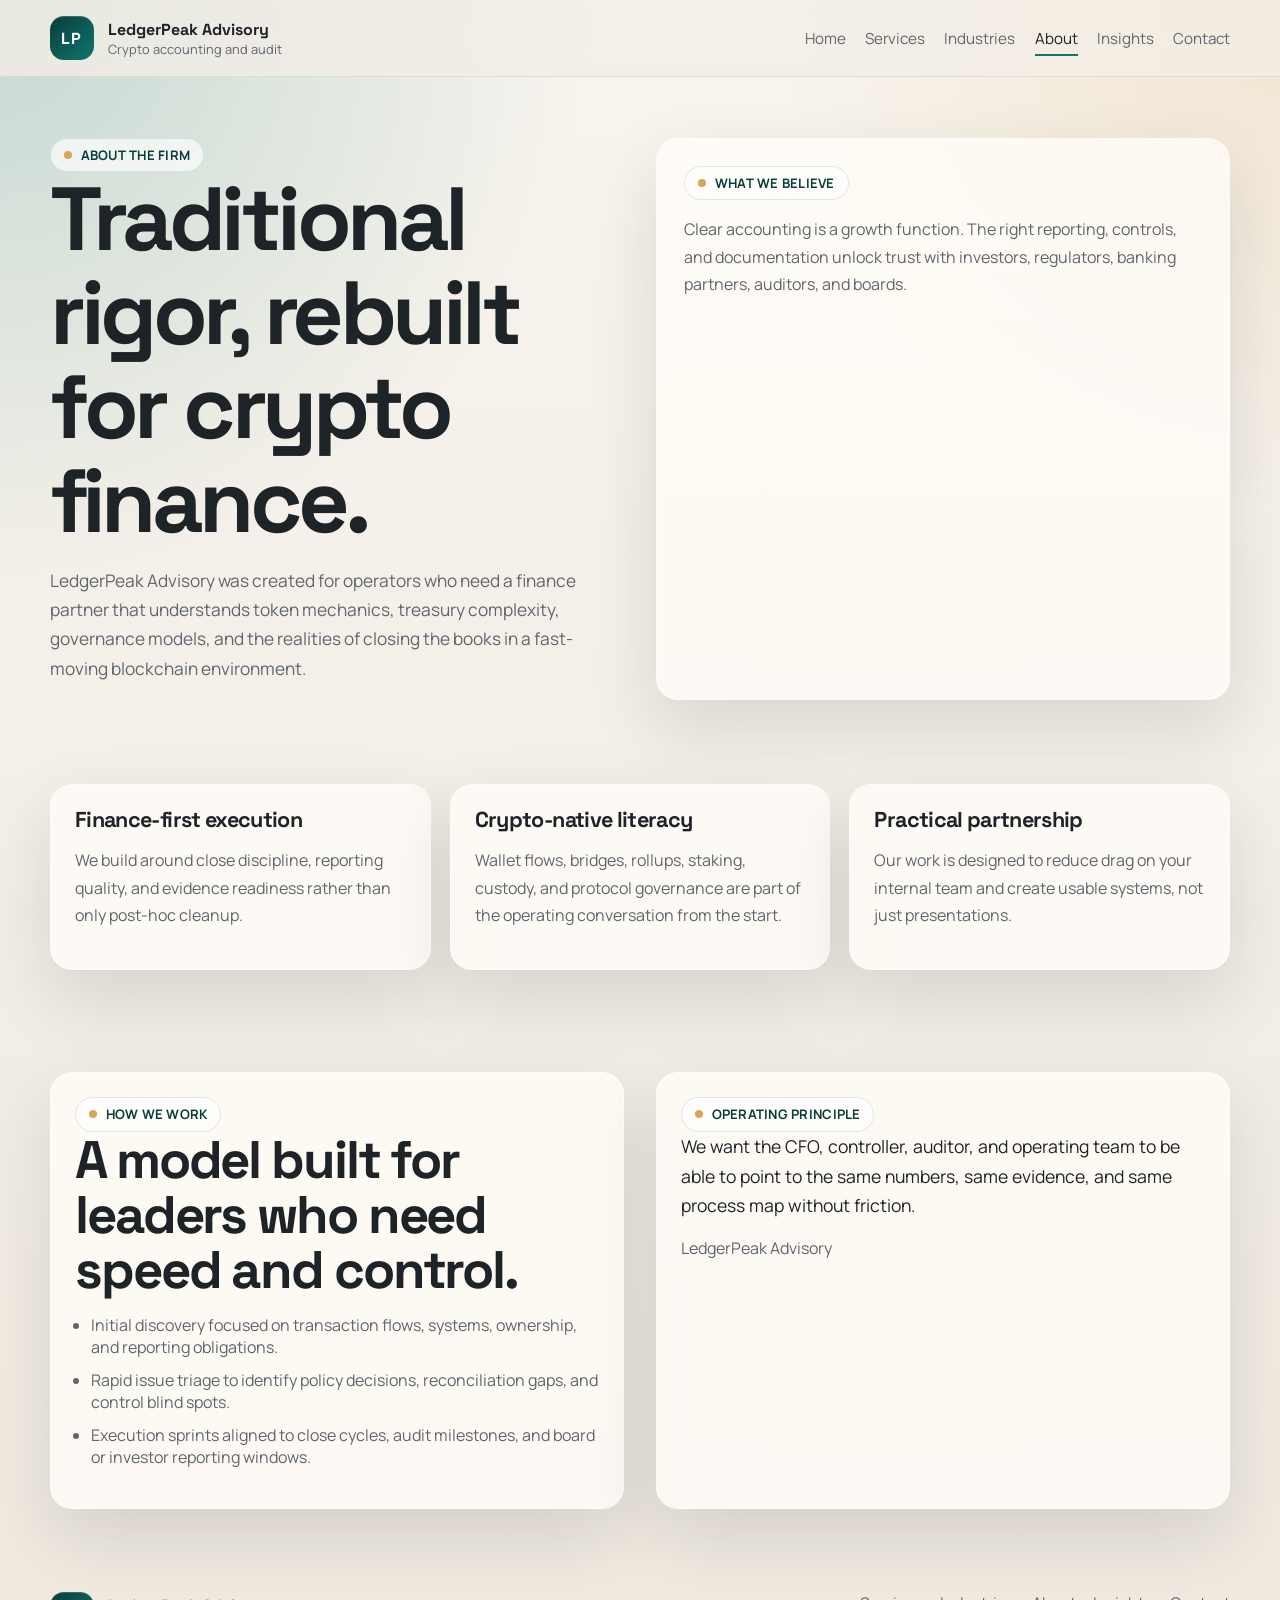
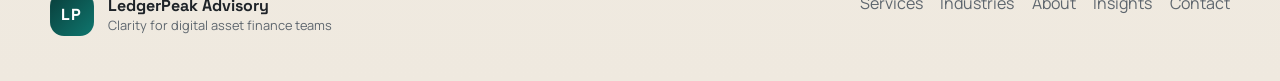
==== about.html @ 78f0bd83 "Add files via upload" ====
<!DOCTYPE html>
<html lang="en">
<head>
  <meta charset="UTF-8">
  <meta name="viewport" content="width=device-width, initial-scale=1.0">
  <title>About | LedgerPeak Advisory</title>
  <meta name="description" content="Meet LedgerPeak Advisory, a crypto-native accounting and audit firm for blockchain companies.">
  <link rel="preconnect" href="https://fonts.googleapis.com">
  <link rel="preconnect" href="https://fonts.gstatic.com" crossorigin>
  <link href="https://fonts.googleapis.com/css2?family=Manrope:wght@400;500;600;700;800&family=Space+Grotesk:wght@500;700&display=swap" rel="stylesheet">
  <link rel="stylesheet" href="styles.css">
</head>
<body>
  <div class="page-shell">
    <header class="site-header">
      <div class="nav-wrap">
        <a class="brand" href="index.html">
          <span class="brand-mark">LP</span>
          <span class="brand-text">
            <strong>LedgerPeak Advisory</strong>
            <span>Crypto accounting and audit</span>
          </span>
        </a>
        <button class="nav-toggle" type="button" aria-label="Open navigation" aria-expanded="false" data-nav-toggle>
          <span></span>
          <span></span>
          <span></span>
        </button>
        <nav class="nav-links" data-nav-menu>
          <a href="index.html">Home</a>
          <a href="services.html">Services</a>
          <a href="industries.html">Industries</a>
          <a class="active" href="about.html">About</a>
          <a href="insights.html">Insights</a>
          <a href="contact.html">Contact</a>
        </nav>
      </div>
    </header>

    <main>
      <section class="page-hero">
        <div class="container story-grid">
          <div class="hero-copy fade-up">
            <span class="eyebrow">About the firm</span>
            <h1>Traditional rigor, rebuilt for crypto finance.</h1>
            <p>LedgerPeak Advisory was created for operators who need a finance partner that understands token mechanics, treasury complexity, governance models, and the realities of closing the books in a fast-moving blockchain environment.</p>
          </div>
          <div class="glass-card section-panel fade-up">
            <span class="eyebrow">What we believe</span>
            <p>Clear accounting is a growth function. The right reporting, controls, and documentation unlock trust with investors, regulators, banking partners, auditors, and boards.</p>
          </div>
        </div>
      </section>

      <section>
        <div class="container cards-3">
          <article class="team-card fade-up">
            <h3>Finance-first execution</h3>
            <p>We build around close discipline, reporting quality, and evidence readiness rather than only post-hoc cleanup.</p>
          </article>
          <article class="team-card fade-up">
            <h3>Crypto-native literacy</h3>
            <p>Wallet flows, bridges, rollups, staking, custody, and protocol governance are part of the operating conversation from the start.</p>
          </article>
          <article class="team-card fade-up">
            <h3>Practical partnership</h3>
            <p>Our work is designed to reduce drag on your internal team and create usable systems, not just presentations.</p>
          </article>
        </div>
      </section>

      <section>
        <div class="container split-grid">
          <div class="detail-card fade-up">
            <span class="eyebrow">How we work</span>
            <h2>A model built for leaders who need speed and control.</h2>
            <ul>
              <li>Initial discovery focused on transaction flows, systems, ownership, and reporting obligations.</li>
              <li>Rapid issue triage to identify policy decisions, reconciliation gaps, and control blind spots.</li>
              <li>Execution sprints aligned to close cycles, audit milestones, and board or investor reporting windows.</li>
            </ul>
          </div>
          <div class="quote-card fade-up">
            <span class="eyebrow">Operating principle</span>
            <blockquote>We want the CFO, controller, auditor, and operating team to be able to point to the same numbers, same evidence, and same process map without friction.</blockquote>
            <cite>LedgerPeak Advisory</cite>
          </div>
        </div>
      </section>
    </main>

    <footer class="site-footer">
      <div class="container footer-grid">
        <div>
          <a class="brand" href="index.html">
            <span class="brand-mark">LP</span>
            <span class="brand-text">
              <strong>LedgerPeak Advisory</strong>
              <span>Clarity for digital asset finance teams</span>
            </span>
          </a>
        </div>
        <div class="footer-links">
          <a href="services.html">Services</a>
          <a href="industries.html">Industries</a>
          <a href="about.html">About</a>
          <a href="insights.html">Insights</a>
          <a href="contact.html">Contact</a>
        </div>
      </div>
    </footer>
  </div>
  <script src="script.js"></script>
</body>
</html>
---- styles.css ----
:root {
  --bg: #f3eee6;
  --surface: rgba(255, 252, 247, 0.82);
  --surface-strong: #fffaf3;
  --text: #1e2328;
  --muted: #5e666e;
  --line: rgba(30, 35, 40, 0.1);
  --brand: #0f766e;
  --brand-deep: #093d3a;
  --accent: #d6a756;
  --accent-soft: rgba(214, 167, 86, 0.16);
  --success: #146c43;
  --danger: #ab2d2d;
  --shadow: 0 28px 70px rgba(16, 24, 40, 0.12);
  --radius-xl: 32px;
  --radius-lg: 22px;
  --radius-md: 16px;
  --radius-sm: 12px;
  --max-width: 1180px;
}

* {
  box-sizing: border-box;
}

html {
  scroll-behavior: smooth;
}

body {
  margin: 0;
  font-family: "Manrope", sans-serif;
  background:
    radial-gradient(circle at top left, rgba(15, 118, 110, 0.22), transparent 28%),
    radial-gradient(circle at top right, rgba(214, 167, 86, 0.18), transparent 24%),
    linear-gradient(180deg, #f8f4ee 0%, #f3eee6 52%, #efe9df 100%);
  color: var(--text);
}

img {
  max-width: 100%;
  display: block;
}

a {
  color: inherit;
  text-decoration: none;
}

p {
  color: var(--muted);
  line-height: 1.7;
}

.page-shell {
  min-height: 100vh;
}

.site-header {
  position: sticky;
  top: 0;
  z-index: 20;
  backdrop-filter: blur(18px);
  background: rgba(243, 238, 230, 0.78);
  border-bottom: 1px solid rgba(30, 35, 40, 0.08);
}

.nav-wrap,
.container {
  width: min(var(--max-width), calc(100% - 2rem));
  margin: 0 auto;
}

.nav-wrap {
  display: flex;
  align-items: center;
  justify-content: space-between;
  gap: 1.5rem;
  padding: 1rem 0;
}

.brand {
  display: inline-flex;
  align-items: center;
  gap: 0.9rem;
}

.brand-mark {
  width: 44px;
  height: 44px;
  border-radius: 14px;
  display: grid;
  place-items: center;
  font-family: "Space Grotesk", sans-serif;
  font-weight: 700;
  letter-spacing: 0.08em;
  color: #fff;
  background: linear-gradient(135deg, var(--brand-deep), var(--brand));
  box-shadow: inset 0 1px 1px rgba(255, 255, 255, 0.2);
}

.brand-text strong,
.brand-text span {
  display: block;
}

.brand-text strong {
  font-family: "Space Grotesk", sans-serif;
  font-size: 1rem;
}

.brand-text span {
  font-size: 0.8rem;
  color: var(--muted);
}

.nav-links {
  display: flex;
  align-items: center;
  gap: 1.2rem;
}

.nav-links a {
  position: relative;
  font-size: 0.95rem;
  color: var(--muted);
}

.nav-links a.active,
.nav-links a:hover {
  color: var(--text);
}

.nav-links a.active::after,
.nav-links a:hover::after {
  content: "";
  position: absolute;
  left: 0;
  bottom: -0.45rem;
  width: 100%;
  height: 2px;
  background: var(--brand);
}

.nav-toggle {
  display: none;
  border: 0;
  background: transparent;
  padding: 0.4rem;
  cursor: pointer;
}

.nav-toggle span {
  display: block;
  width: 24px;
  height: 2px;
  margin: 5px 0;
  background: var(--text);
}

.button,
button,
input,
select,
textarea {
  font: inherit;
}

.button {
  display: inline-flex;
  align-items: center;
  justify-content: center;
  gap: 0.5rem;
  min-height: 48px;
  padding: 0.85rem 1.25rem;
  border-radius: 999px;
  border: 1px solid transparent;
  transition: 180ms ease;
}

.button.primary {
  background: linear-gradient(135deg, var(--brand-deep), var(--brand));
  color: #fff;
  box-shadow: 0 14px 30px rgba(15, 118, 110, 0.24);
}

.button.primary:hover {
  transform: translateY(-2px);
}

.button.secondary {
  background: rgba(255, 255, 255, 0.58);
  color: var(--text);
  border-color: rgba(30, 35, 40, 0.12);
}

.button.secondary:hover {
  background: rgba(255, 255, 255, 0.88);
}

.hero {
  padding: 4.5rem 0 3rem;
}

.hero-grid,
.content-grid,
.contact-grid,
.story-grid,
.split-grid,
.footer-grid {
  display: grid;
  gap: 2rem;
}

.hero-grid {
  grid-template-columns: 1.2fr 0.8fr;
  align-items: center;
}

.eyebrow {
  display: inline-flex;
  align-items: center;
  gap: 0.55rem;
  padding: 0.45rem 0.8rem;
  border-radius: 999px;
  background: rgba(255, 255, 255, 0.65);
  color: var(--brand-deep);
  border: 1px solid rgba(15, 118, 110, 0.14);
  font-size: 0.82rem;
  font-weight: 700;
  letter-spacing: 0.02em;
  text-transform: uppercase;
}

.eyebrow::before {
  content: "";
  width: 8px;
  height: 8px;
  border-radius: 50%;
  background: var(--accent);
}

h1,
h2,
h3,
h4 {
  margin: 0 0 1rem;
  font-family: "Space Grotesk", sans-serif;
  line-height: 1.05;
}

h1 {
  font-size: clamp(3rem, 8vw, 5.6rem);
  letter-spacing: -0.05em;
}

h2 {
  font-size: clamp(2.1rem, 5vw, 3.3rem);
  letter-spacing: -0.04em;
}

h3 {
  font-size: 1.35rem;
  letter-spacing: -0.03em;
}

.hero-copy p,
.section-intro p {
  max-width: 60ch;
  font-size: 1.08rem;
}

.hero-actions,
.cta-actions {
  display: flex;
  flex-wrap: wrap;
  gap: 1rem;
  margin-top: 1.8rem;
}

.hero-stats {
  display: grid;
  grid-template-columns: repeat(3, minmax(0, 1fr));
  gap: 1rem;
  margin-top: 2rem;
}

.stat-card,
.glass-card,
.service-card,
.insight-card,
.team-card,
.contact-card,
.detail-card,
.quote-card {
  background: var(--surface);
  border: 1px solid rgba(255, 255, 255, 0.48);
  border-radius: var(--radius-lg);
  box-shadow: var(--shadow);
}

.stat-card {
  padding: 1.1rem;
}

.stat-card strong {
  display: block;
  font-size: 1.7rem;
  font-family: "Space Grotesk", sans-serif;
  margin-bottom: 0.3rem;
}

.dashboard-card {
  padding: 1.35rem;
  position: relative;
  overflow: hidden;
}

.dashboard-card::after {
  content: "";
  position: absolute;
  inset: auto -30% -20% auto;
  width: 220px;
  height: 220px;
  background: radial-gradient(circle, rgba(214, 167, 86, 0.3), transparent 66%);
}

.pill-row,
.tag-row {
  display: flex;
  flex-wrap: wrap;
  gap: 0.65rem;
}

.pill,
.tag {
  display: inline-flex;
  align-items: center;
  gap: 0.45rem;
  padding: 0.55rem 0.8rem;
  border-radius: 999px;
  font-size: 0.85rem;
  border: 1px solid var(--line);
  background: rgba(255, 255, 255, 0.72);
  color: var(--brand-deep);
}

.metric-stack {
  display: grid;
  gap: 0.9rem;
  margin-top: 1.2rem;
}

.metric {
  padding: 1rem 1.1rem;
  border-radius: 18px;
  background: rgba(9, 61, 58, 0.96);
  color: #fefaf2;
}

.metric small {
  display: block;
  color: rgba(255, 255, 255, 0.7);
  margin-bottom: 0.3rem;
}

.metric strong {
  display: block;
  font-size: 1.8rem;
  font-family: "Space Grotesk", sans-serif;
}

.metric span {
  display: block;
  margin-top: 0.4rem;
  color: rgba(255, 255, 255, 0.78);
}

section {
  padding: 3.2rem 0;
}

.section-heading {
  display: flex;
  align-items: end;
  justify-content: space-between;
  gap: 1.5rem;
  margin-bottom: 1.75rem;
}

.cards-3,
.cards-4,
.cards-2 {
  display: grid;
  gap: 1.2rem;
}

.cards-4 {
  grid-template-columns: repeat(4, minmax(0, 1fr));
}

.cards-3 {
  grid-template-columns: repeat(3, minmax(0, 1fr));
}

.cards-2,
.contact-grid,
.story-grid,
.split-grid,
.footer-grid {
  grid-template-columns: repeat(2, minmax(0, 1fr));
}

.service-card,
.insight-card,
.team-card,
.contact-card,
.detail-card,
.quote-card {
  padding: 1.5rem;
}

.service-card ul,
.detail-card ul {
  padding-left: 1rem;
  color: var(--muted);
}

.service-card li,
.detail-card li {
  margin-bottom: 0.7rem;
}

.section-panel {
  padding: 1.7rem;
}

.process-list {
  display: grid;
  gap: 1rem;
  counter-reset: item;
}

.process-step {
  position: relative;
  padding: 1rem 1rem 1rem 4.2rem;
  border-radius: 20px;
  background: rgba(255, 255, 255, 0.7);
  border: 1px solid var(--line);
}

.process-step::before {
  counter-increment: item;
  content: counter(item);
  position: absolute;
  left: 1rem;
  top: 1rem;
  width: 2.3rem;
  height: 2.3rem;
  border-radius: 50%;
  display: grid;
  place-items: center;
  color: #fff;
  background: linear-gradient(135deg, var(--brand), var(--brand-deep));
  font-weight: 700;
}

.band {
  padding: 2rem;
  border-radius: var(--radius-xl);
  background: linear-gradient(135deg, rgba(9, 61, 58, 0.97), rgba(15, 118, 110, 0.85));
  color: #fff;
  box-shadow: var(--shadow);
}

.band p,
.band .muted-light {
  color: rgba(255, 255, 255, 0.8);
}

.band-grid {
  display: grid;
  gap: 1.3rem;
  grid-template-columns: 1fr auto;
  align-items: center;
}

.page-hero {
  padding: 3.8rem 0 2rem;
}

.page-hero .hero-copy {
  max-width: 760px;
}

.page-summary {
  margin-top: 1.7rem;
  display: grid;
  grid-template-columns: repeat(3, minmax(0, 1fr));
  gap: 1rem;
}

.summary-card {
  padding: 1.15rem;
  border-radius: var(--radius-md);
  background: rgba(255, 255, 255, 0.72);
  border: 1px solid var(--line);
}

.summary-card strong {
  display: block;
  font-family: "Space Grotesk", sans-serif;
  font-size: 1.2rem;
  margin-bottom: 0.4rem;
}

.quote-card blockquote {
  margin: 0;
  font-size: 1.1rem;
  line-height: 1.7;
  color: var(--text);
}

.quote-card cite {
  display: block;
  margin-top: 1rem;
  color: var(--muted);
  font-style: normal;
}

.insight-meta {
  display: flex;
  gap: 0.8rem;
  flex-wrap: wrap;
  color: var(--brand-deep);
  font-size: 0.85rem;
  font-weight: 700;
}

.contact-grid {
  align-items: start;
}

.contact-form {
  display: grid;
  gap: 1rem;
}

.field-row {
  display: grid;
  grid-template-columns: repeat(2, minmax(0, 1fr));
  gap: 1rem;
}

label {
  display: grid;
  gap: 0.45rem;
  font-weight: 600;
  color: var(--text);
}

input,
select,
textarea {
  width: 100%;
  border-radius: 16px;
  border: 1px solid rgba(30, 35, 40, 0.14);
  background: rgba(255, 255, 255, 0.86);
  padding: 0.95rem 1rem;
  color: var(--text);
  transition: border-color 160ms ease, box-shadow 160ms ease;
}

textarea {
  min-height: 160px;
  resize: vertical;
}

input:focus,
select:focus,
textarea:focus {
  outline: none;
  border-color: var(--brand);
  box-shadow: 0 0 0 4px rgba(15, 118, 110, 0.12);
}

.field-help,
.form-message,
.small-note {
  font-size: 0.9rem;
}

.field-help {
  color: var(--muted);
}

.form-message {
  min-height: 1.4rem;
}

.form-message.error {
  color: var(--danger);
}

.form-message.success {
  color: var(--success);
}

.checklist {
  display: grid;
  gap: 0.8rem;
}

.checklist div {
  display: flex;
  align-items: flex-start;
  gap: 0.8rem;
}

.checklist div::before {
  content: "•";
  color: var(--accent);
  font-size: 1.4rem;
  line-height: 1;
}

.site-footer {
  padding: 2rem 0 2.8rem;
}

.footer-grid {
  align-items: start;
  gap: 2rem;
}

.footer-links {
  display: flex;
  flex-wrap: wrap;
  gap: 0.9rem 1.1rem;
  justify-content: flex-end;
}

.footer-links a {
  color: var(--muted);
}

.footer-links a:hover {
  color: var(--text);
}

.fade-up {
  opacity: 0;
  transform: translateY(18px);
  transition: opacity 500ms ease, transform 500ms ease;
}

.fade-up.in-view {
  opacity: 1;
  transform: translateY(0);
}

@media (max-width: 1000px) {
  .hero-grid,
  .cards-4,
  .cards-3,
  .cards-2,
  .contact-grid,
  .story-grid,
  .split-grid,
  .footer-grid,
  .band-grid,
  .page-summary {
    grid-template-columns: 1fr;
  }

  .hero {
    padding-top: 3rem;
  }

  .section-heading {
    align-items: start;
    flex-direction: column;
  }
}

@media (max-width: 780px) {
  .nav-toggle {
    display: inline-block;
  }

  .nav-links {
    position: absolute;
    top: calc(100% + 0.6rem);
    right: 1rem;
    left: 1rem;
    display: none;
    flex-direction: column;
    align-items: flex-start;
    padding: 1rem;
    border-radius: 22px;
    background: rgba(255, 250, 243, 0.96);
    border: 1px solid rgba(30, 35, 40, 0.08);
    box-shadow: var(--shadow);
  }

  .nav-links.open {
    display: flex;
  }

  .field-row,
  .hero-stats {
    grid-template-columns: 1fr;
  }

  h1 {
    font-size: clamp(2.6rem, 16vw, 4rem);
  }
}
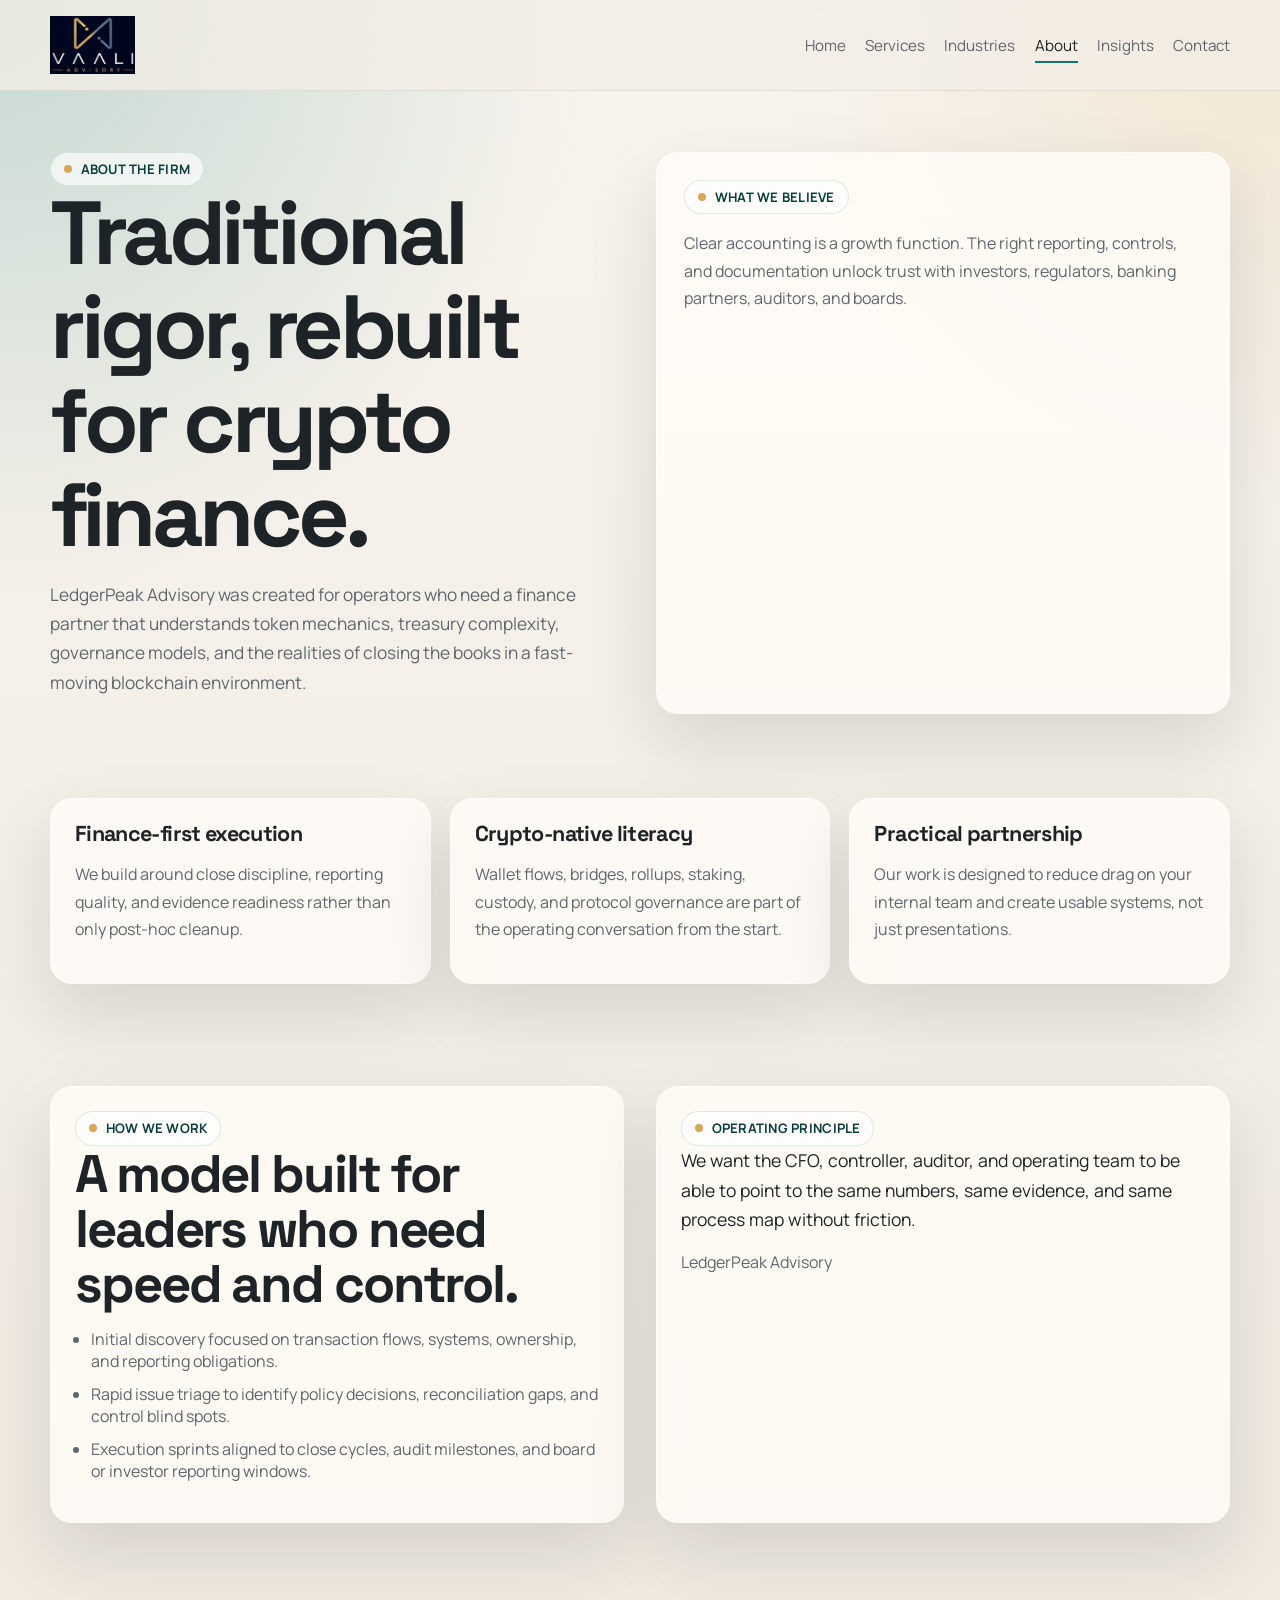
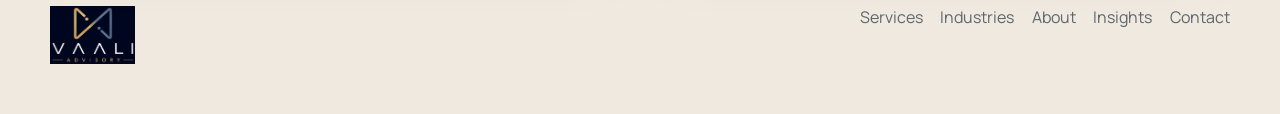
==== commit 9f9e5f3e: "Update site logo" ====
--- a/about.html
+++ b/about.html
@@ -14,12 +14,8 @@
   <div class="page-shell">
     <header class="site-header">
       <div class="nav-wrap">
-        <a class="brand" href="index.html">
-          <span class="brand-mark">LP</span>
-          <span class="brand-text">
-            <strong>LedgerPeak Advisory</strong>
-            <span>Crypto accounting and audit</span>
-          </span>
+        <a class="brand" href="index.html" aria-label="Vaali Advisory home">
+          <img class="brand-logo" src="assets/vaali-advisory-logo.png" alt="Vaali Advisory">
         </a>
         <button class="nav-toggle" type="button" aria-label="Open navigation" aria-expanded="false" data-nav-toggle>
           <span></span>
@@ -92,12 +88,8 @@
     <footer class="site-footer">
       <div class="container footer-grid">
         <div>
-          <a class="brand" href="index.html">
-            <span class="brand-mark">LP</span>
-            <span class="brand-text">
-              <strong>LedgerPeak Advisory</strong>
-              <span>Clarity for digital asset finance teams</span>
-            </span>
+          <a class="brand" href="index.html" aria-label="Vaali Advisory home">
+            <img class="brand-logo" src="assets/vaali-advisory-logo.png" alt="Vaali Advisory">
           </a>
         </div>
         <div class="footer-links">
--- a/styles.css
+++ b/styles.css
@@ -82,36 +82,13 @@
 .brand {
   display: inline-flex;
   align-items: center;
-  gap: 0.9rem;
-}
-
-.brand-mark {
-  width: 44px;
-  height: 44px;
-  border-radius: 14px;
-  display: grid;
-  place-items: center;
-  font-family: "Space Grotesk", sans-serif;
-  font-weight: 700;
-  letter-spacing: 0.08em;
-  color: #fff;
-  background: linear-gradient(135deg, var(--brand-deep), var(--brand));
-  box-shadow: inset 0 1px 1px rgba(255, 255, 255, 0.2);
-}
-
-.brand-text strong,
-.brand-text span {
-  display: block;
-}
-
-.brand-text strong {
-  font-family: "Space Grotesk", sans-serif;
-  font-size: 1rem;
-}
-
-.brand-text span {
-  font-size: 0.8rem;
-  color: var(--muted);
+  flex-shrink: 0;
+}
+
+.brand-logo {
+  height: 58px;
+  width: auto;
+  object-fit: contain;
 }
 
 .nav-links {
@@ -684,6 +661,10 @@
 }
 
 @media (max-width: 780px) {
+  .brand-logo {
+    height: 46px;
+  }
+
   .nav-toggle {
     display: inline-block;
   }
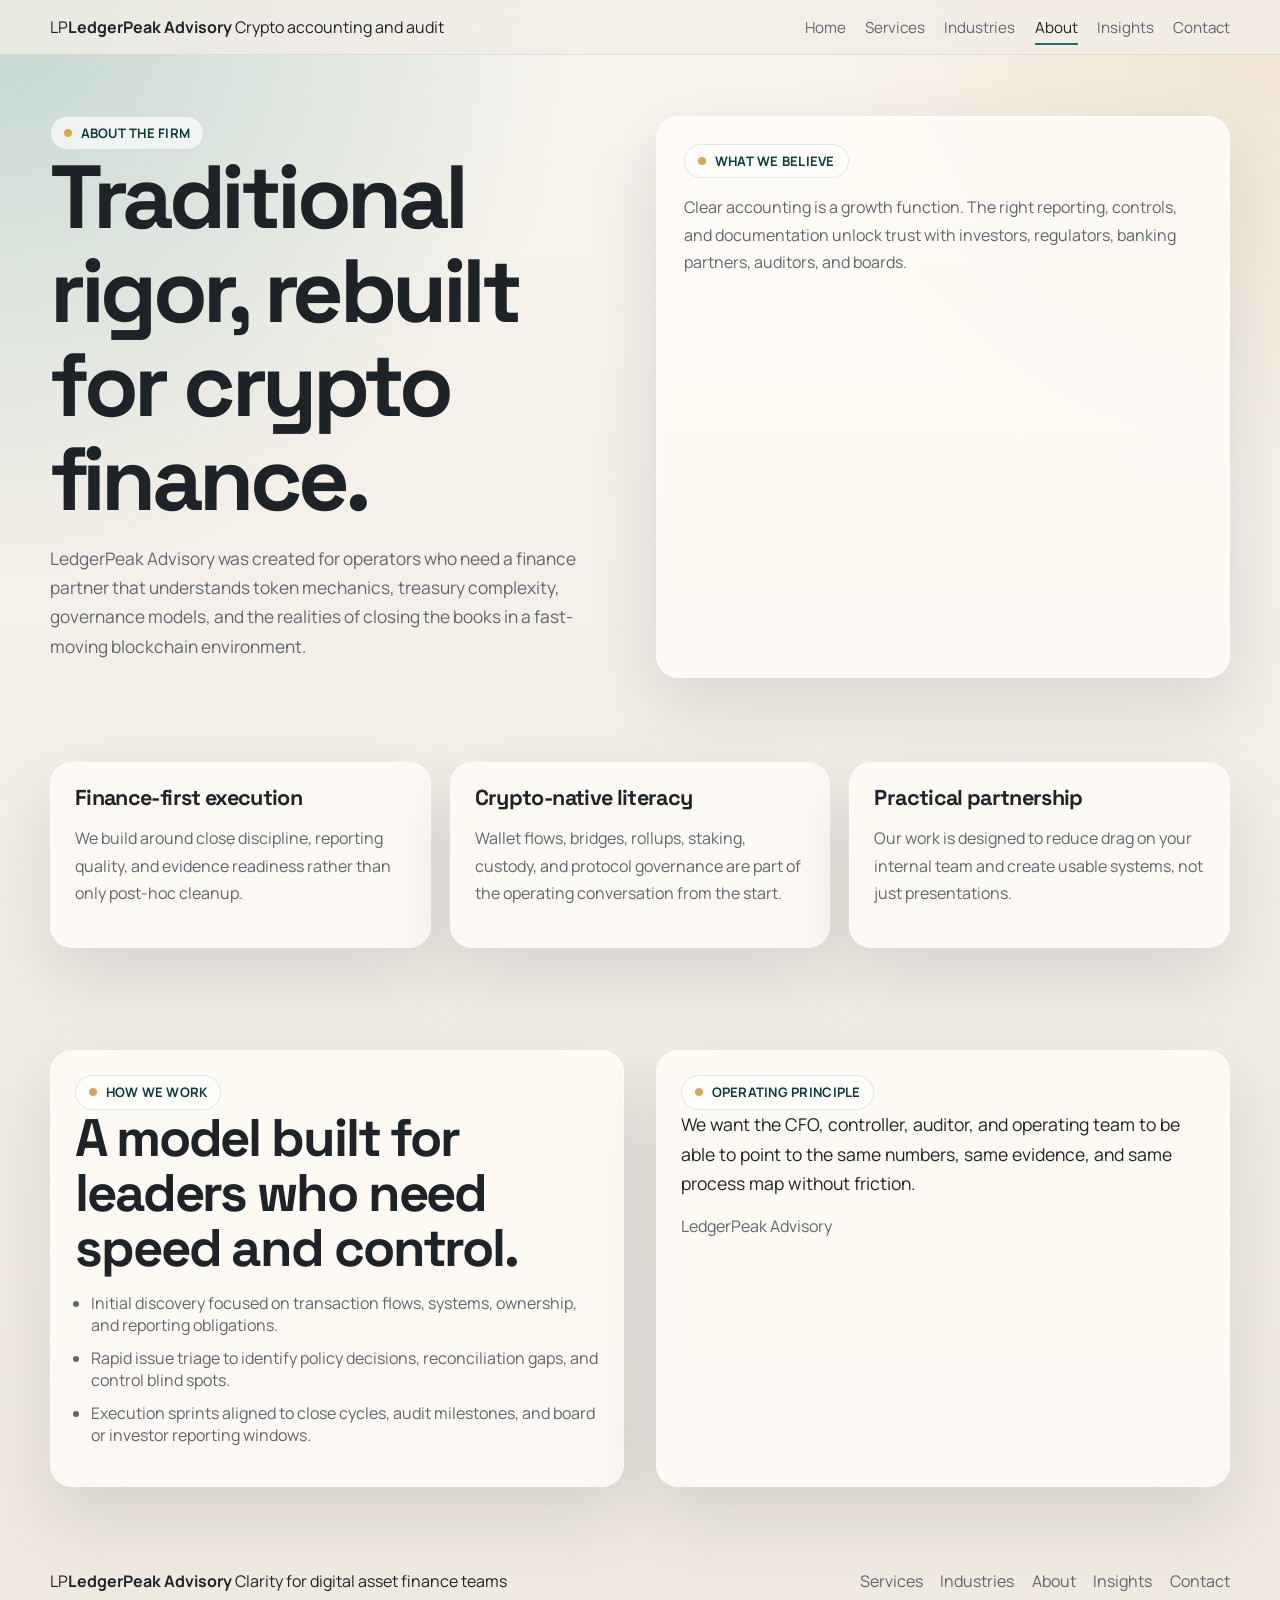
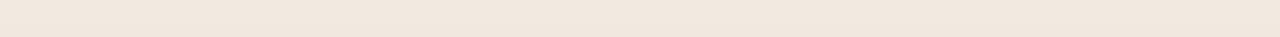
==== commit 90859249: "Add files via upload" ====
--- a/about.html
+++ b/about.html
@@ -14,8 +14,12 @@
   <div class="page-shell">
     <header class="site-header">
       <div class="nav-wrap">
-        <a class="brand" href="index.html" aria-label="Vaali Advisory home">
-          <img class="brand-logo" src="assets/vaali-advisory-logo.png" alt="Vaali Advisory">
+        <a class="brand" href="index.html">
+          <span class="brand-mark">LP</span>
+          <span class="brand-text">
+            <strong>LedgerPeak Advisory</strong>
+            <span>Crypto accounting and audit</span>
+          </span>
         </a>
         <button class="nav-toggle" type="button" aria-label="Open navigation" aria-expanded="false" data-nav-toggle>
           <span></span>
@@ -88,8 +92,12 @@
     <footer class="site-footer">
       <div class="container footer-grid">
         <div>
-          <a class="brand" href="index.html" aria-label="Vaali Advisory home">
-            <img class="brand-logo" src="assets/vaali-advisory-logo.png" alt="Vaali Advisory">
+          <a class="brand" href="index.html">
+            <span class="brand-mark">LP</span>
+            <span class="brand-text">
+              <strong>LedgerPeak Advisory</strong>
+              <span>Clarity for digital asset finance teams</span>
+            </span>
           </a>
         </div>
         <div class="footer-links">
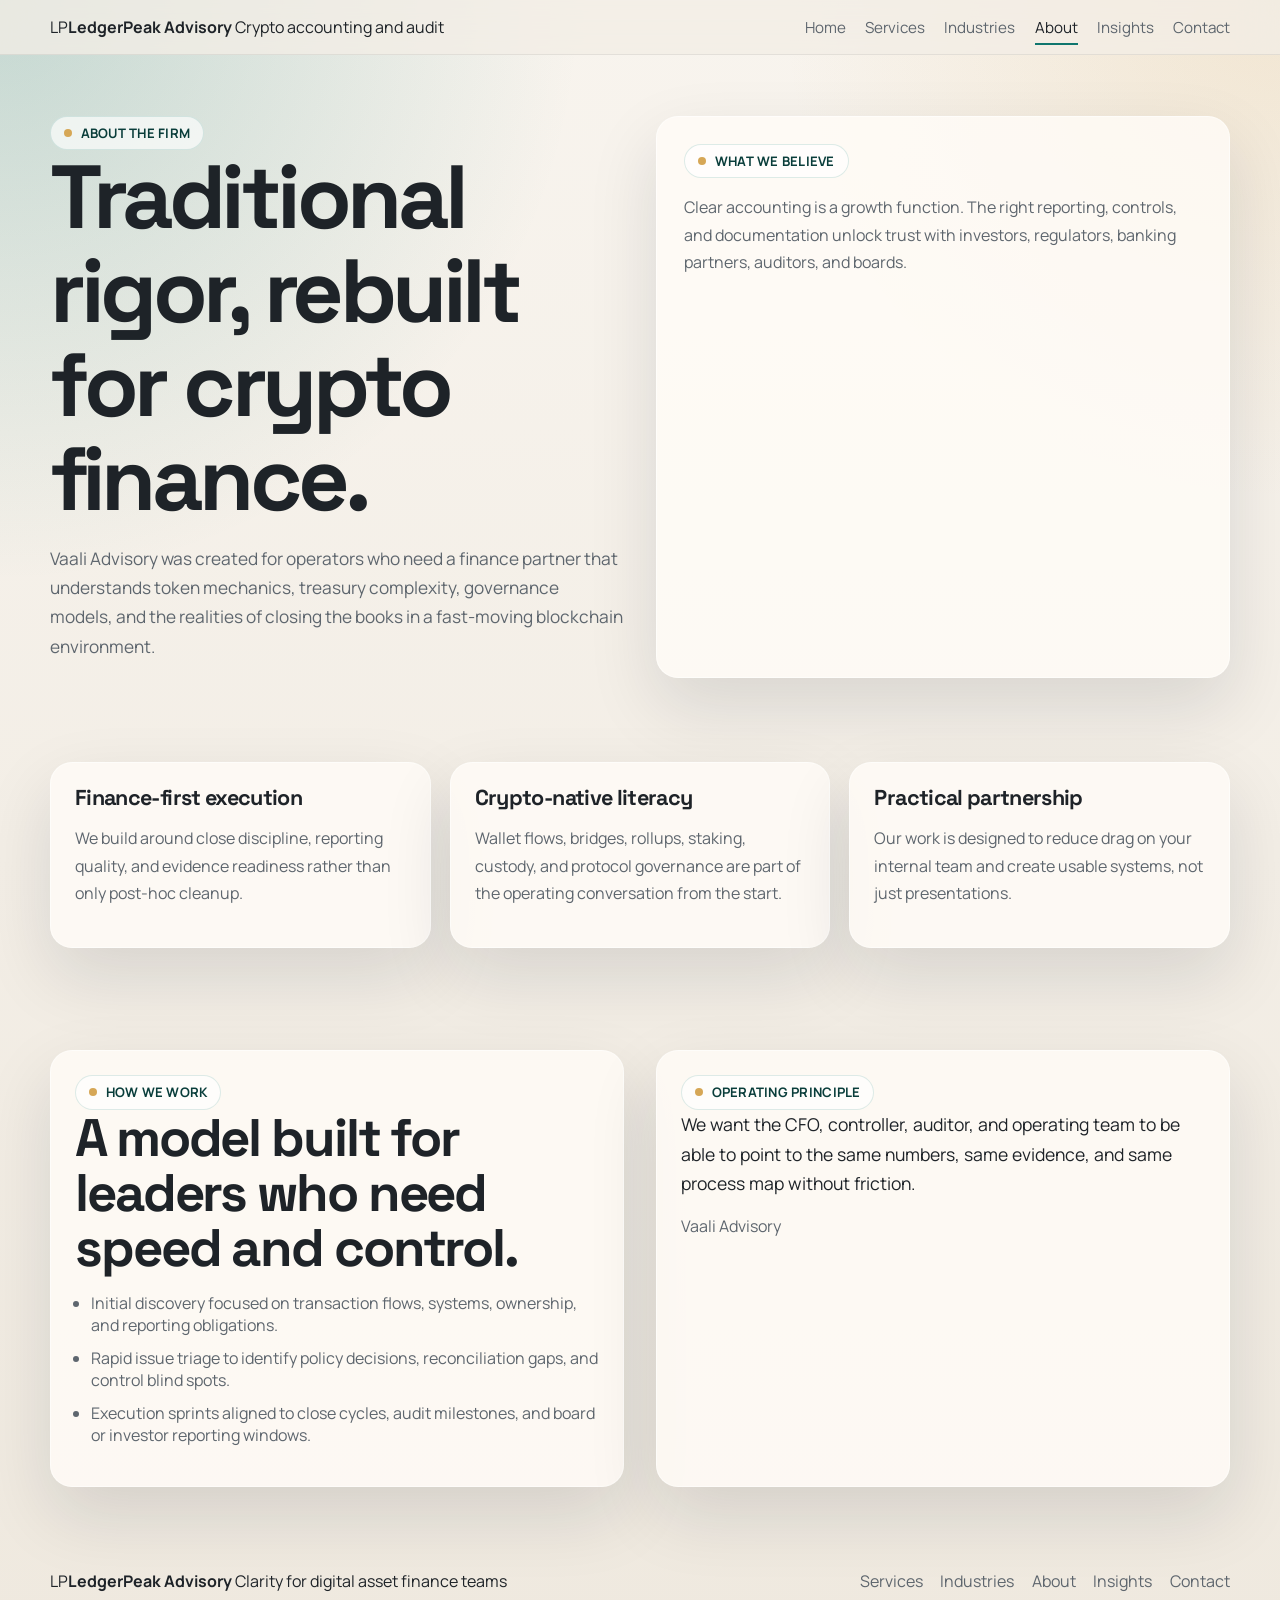
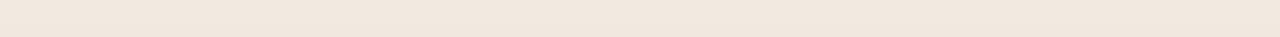
==== commit 5f6917bc: "Rebrand site copy to Vaali Advisory" ====
--- a/about.html
+++ b/about.html
@@ -3,8 +3,8 @@
 <head>
   <meta charset="UTF-8">
   <meta name="viewport" content="width=device-width, initial-scale=1.0">
-  <title>About | LedgerPeak Advisory</title>
-  <meta name="description" content="Meet LedgerPeak Advisory, a crypto-native accounting and audit firm for blockchain companies.">
+  <title>About | Vaali Advisory</title>
+  <meta name="description" content="Meet Vaali Advisory, a crypto-native accounting and audit firm for blockchain companies.">
   <link rel="preconnect" href="https://fonts.googleapis.com">
   <link rel="preconnect" href="https://fonts.gstatic.com" crossorigin>
   <link href="https://fonts.googleapis.com/css2?family=Manrope:wght@400;500;600;700;800&family=Space+Grotesk:wght@500;700&display=swap" rel="stylesheet">
@@ -43,7 +43,7 @@
           <div class="hero-copy fade-up">
             <span class="eyebrow">About the firm</span>
             <h1>Traditional rigor, rebuilt for crypto finance.</h1>
-            <p>LedgerPeak Advisory was created for operators who need a finance partner that understands token mechanics, treasury complexity, governance models, and the realities of closing the books in a fast-moving blockchain environment.</p>
+            <p>Vaali Advisory was created for operators who need a finance partner that understands token mechanics, treasury complexity, governance models, and the realities of closing the books in a fast-moving blockchain environment.</p>
           </div>
           <div class="glass-card section-panel fade-up">
             <span class="eyebrow">What we believe</span>
@@ -83,7 +83,7 @@
           <div class="quote-card fade-up">
             <span class="eyebrow">Operating principle</span>
             <blockquote>We want the CFO, controller, auditor, and operating team to be able to point to the same numbers, same evidence, and same process map without friction.</blockquote>
-            <cite>LedgerPeak Advisory</cite>
+            <cite>Vaali Advisory</cite>
           </div>
         </div>
       </section>
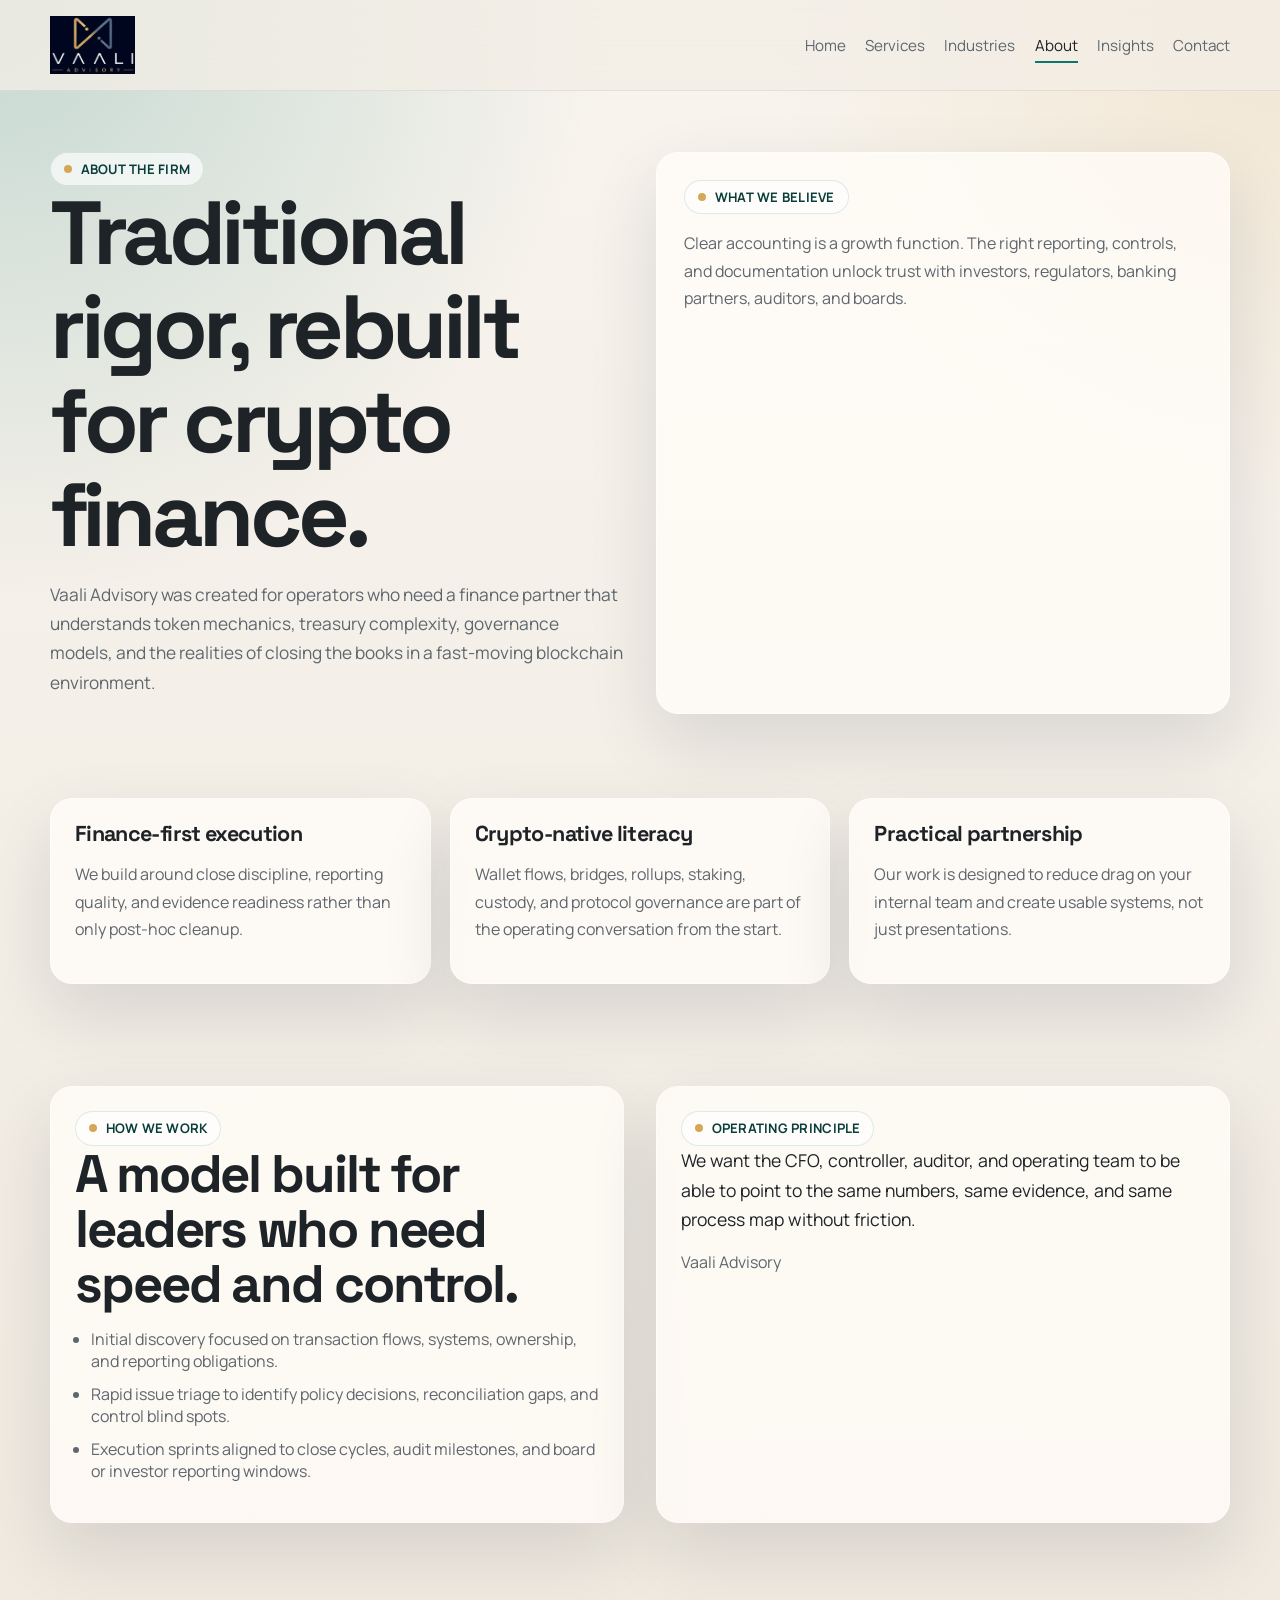
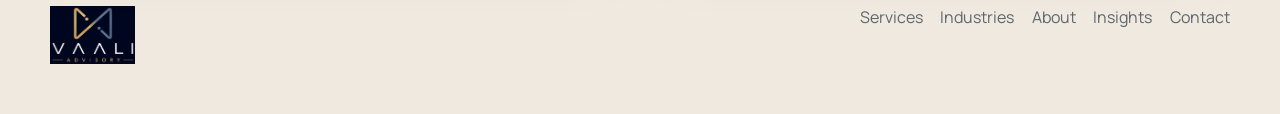
==== commit f3a952e4: "Fix about page branding" ====
--- a/about.html
+++ b/about.html
@@ -14,12 +14,8 @@
   <div class="page-shell">
     <header class="site-header">
       <div class="nav-wrap">
-        <a class="brand" href="index.html">
-          <span class="brand-mark">LP</span>
-          <span class="brand-text">
-            <strong>LedgerPeak Advisory</strong>
-            <span>Crypto accounting and audit</span>
-          </span>
+        <a class="brand" href="index.html" aria-label="Vaali Advisory home">
+          <img class="brand-logo" src="assets/vaali-advisory-logo.png" alt="Vaali Advisory">
         </a>
         <button class="nav-toggle" type="button" aria-label="Open navigation" aria-expanded="false" data-nav-toggle>
           <span></span>
@@ -92,12 +88,8 @@
     <footer class="site-footer">
       <div class="container footer-grid">
         <div>
-          <a class="brand" href="index.html">
-            <span class="brand-mark">LP</span>
-            <span class="brand-text">
-              <strong>LedgerPeak Advisory</strong>
-              <span>Clarity for digital asset finance teams</span>
-            </span>
+          <a class="brand" href="index.html" aria-label="Vaali Advisory home">
+            <img class="brand-logo" src="assets/vaali-advisory-logo.png" alt="Vaali Advisory">
           </a>
         </div>
         <div class="footer-links">
